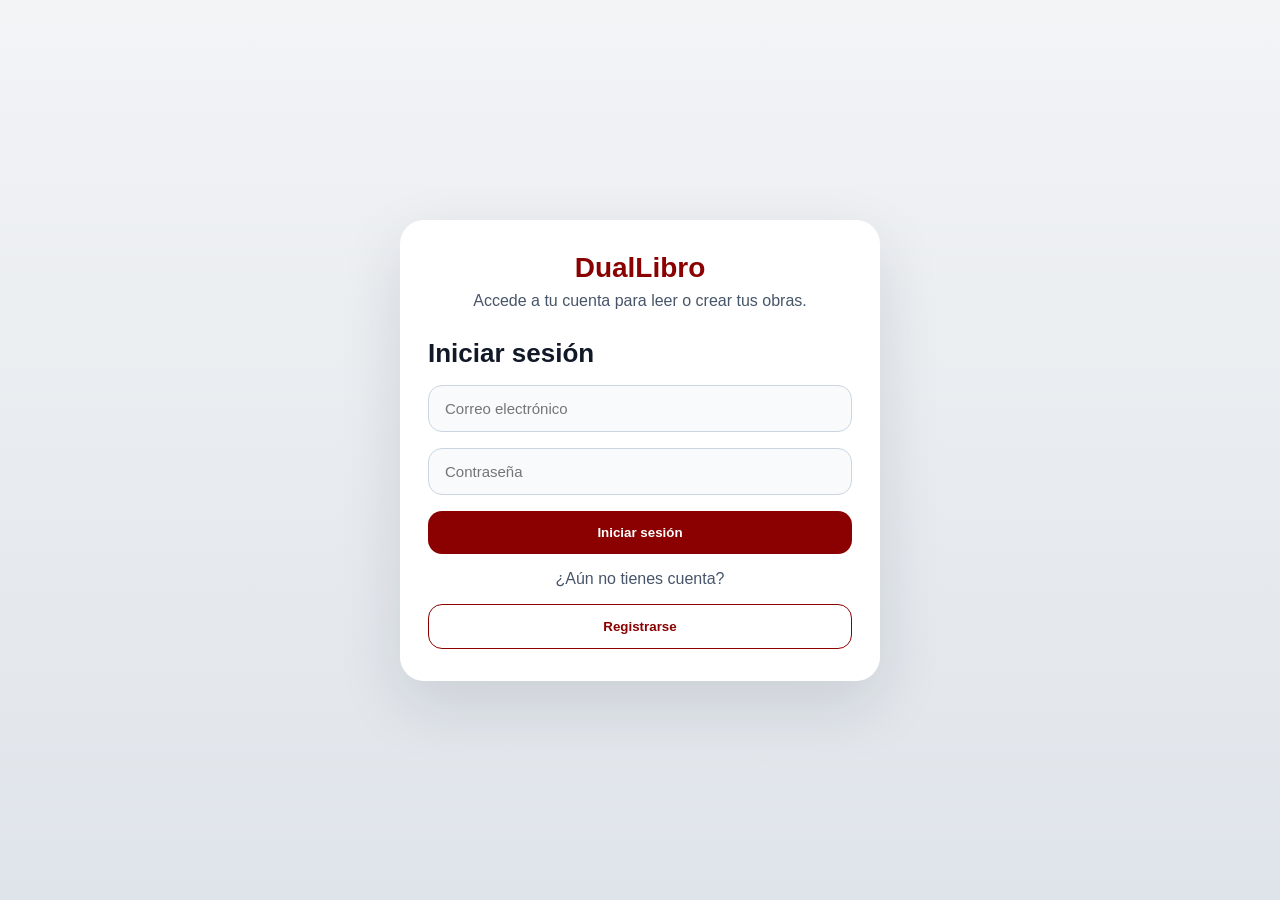
==== InicioSesion.html @ e9da392b "DualLibro v1.0 - Initial commit" ====
<!DOCTYPE html>
<html lang="es">
<head>
    <meta charset="UTF-8">
    <meta name="viewport" content="width=device-width, initial-scale=1.0">
    <title>DualLibro - Iniciar Sesión</title>
    <link rel="stylesheet" href="css/estilos.css">
</head>
<body>
    <div class="page-shell">
        <header class="auth-header">
            <a class="brand" href="InicioSesion.html">DualLibro</a>
            <p>Accede a tu cuenta para leer o crear tus obras.</p>
        </header>
        <main class="auth-card">
            <h1>Iniciar sesión</h1>
            <input type="email" id="email" placeholder="Correo electrónico" autocomplete="email">
            <input type="password" id="password" placeholder="Contraseña" autocomplete="current-password">
            <button id="loginBtn">Iniciar sesión</button>
            <p class="secondary-text">¿Aún no tienes cuenta?</p>
            <button id="registerBtn" class="secondary-btn">Registrarse</button>
        </main>
    </div>
    <script src="db.js"></script>
    <script src="inicioSesion.js"></script>
</body>
</html>
---- css/estilos.css ----
* {
    box-sizing: border-box;
    margin: 0;
    padding: 0;
}

body {
    font-family: 'Franklin Gothic Medium', 'Arial Narrow', Arial, sans-serif;
    background: linear-gradient(180deg, #f2f4f6 0%, #dfe4ea 100%);
    color: #1f2937;
    min-height: 100vh;
    display: flex;
    align-items: center;
    justify-content: center;
    padding: 20px;
}

.page-shell {
    width: min(100%, 480px);
    background: white;
    border-radius: 24px;
    box-shadow: 0 24px 65px rgba(15, 23, 42, 0.12);
    padding: 32px 28px;
}

.auth-header {
    text-align: center;
    margin-bottom: 28px;
}

.brand {
    display: block;
    font-size: 28px;
    color: #8b0000;
    font-weight: bold;
    text-decoration: none;
    margin-bottom: 8px;
}

.auth-header p {
    color: #475569;
}

.auth-card {
    display: grid;
    gap: 16px;
}

.auth-card h1 {
    font-size: 26px;
    color: #111827;
}

.auth-card p {
    color: #475569;
}

input,
select {
    width: 100%;
    padding: 14px 16px;
    border: 1px solid #cbd5e1;
    border-radius: 14px;
    background: #f8fafc;
    color: #0f172a;
    font-size: 15px;
}

input:focus,
select:focus {
    outline: 2px solid #8b0000;
    outline-offset: 2px;
}

button {
    width: 100%;
    padding: 14px 16px;
    border: none;
    border-radius: 14px;
    background: #8b0000;
    color: white;
    font-weight: 700;
    cursor: pointer;
    transition: background-color 0.2s ease;
}

button:hover {
    background-color: #6a0000;
}

.secondary-btn {
    background: transparent;
    color: #8b0000;
    border: 1px solid #8b0000;
}

.secondary-btn:hover {
    background: #8b0000;
    color: white;
}

.secondary-text {
    text-align: center;
    color: #64748b;
}

@media (max-width: 540px) {
    .page-shell {
        padding: 24px 18px;
    }

    button,
    input,
    select {
        font-size: 14px;
    }
}
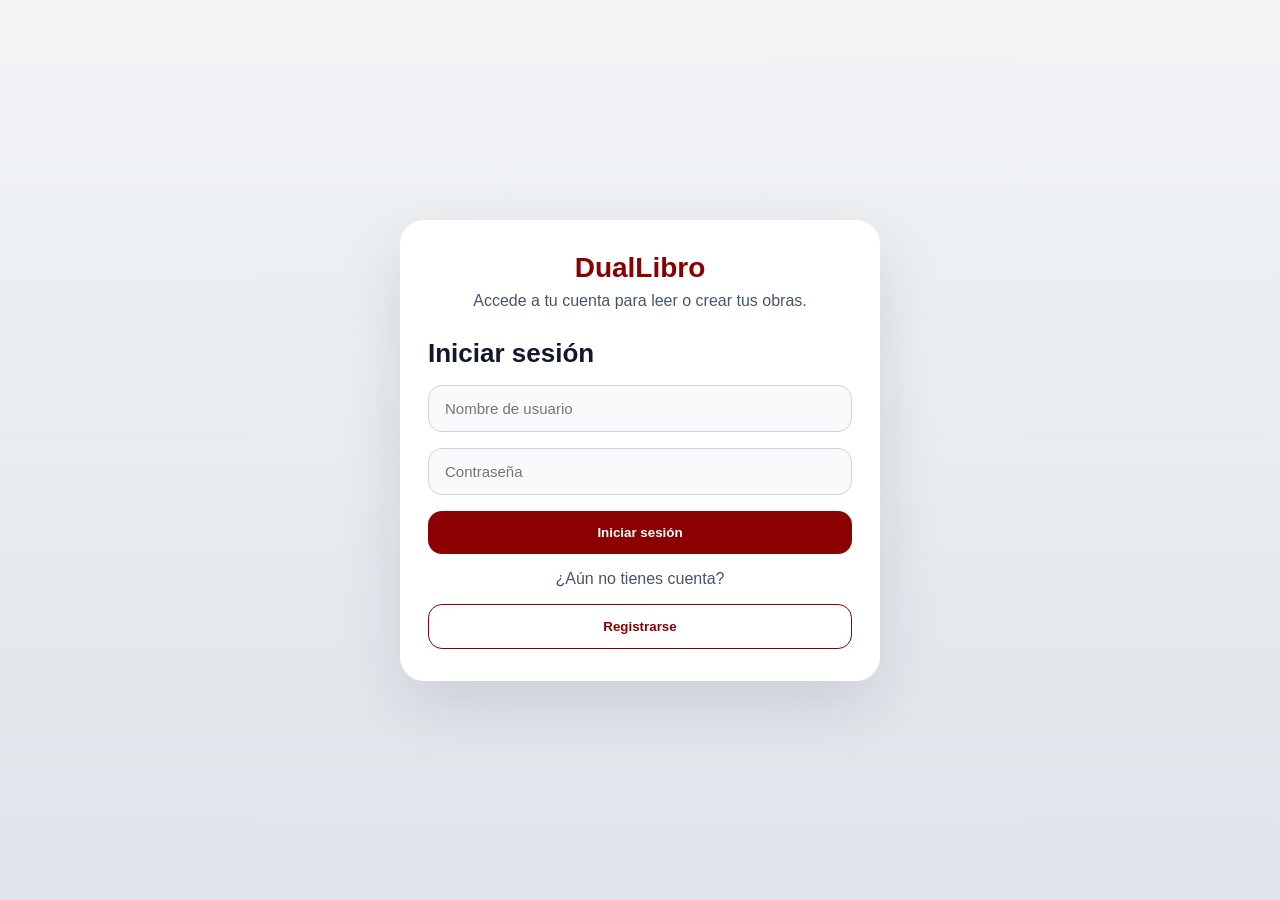
==== commit fc8c2129: "feat: Add comments system, username-only auth, and notification integration for books" ====
--- a/InicioSesion.html
+++ b/InicioSesion.html
@@ -12,9 +12,9 @@
             <a class="brand" href="InicioSesion.html">DualLibro</a>
             <p>Accede a tu cuenta para leer o crear tus obras.</p>
         </header>
-        <main class="auth-card">
+        <main class="auth-card auth-form login-form">
             <h1>Iniciar sesión</h1>
-            <input type="email" id="email" placeholder="Correo electrónico" autocomplete="email">
+            <input type="text" id="username" placeholder="Nombre de usuario" autocomplete="username">
             <input type="password" id="password" placeholder="Contraseña" autocomplete="current-password">
             <button id="loginBtn">Iniciar sesión</button>
             <p class="secondary-text">¿Aún no tienes cuenta?</p>
